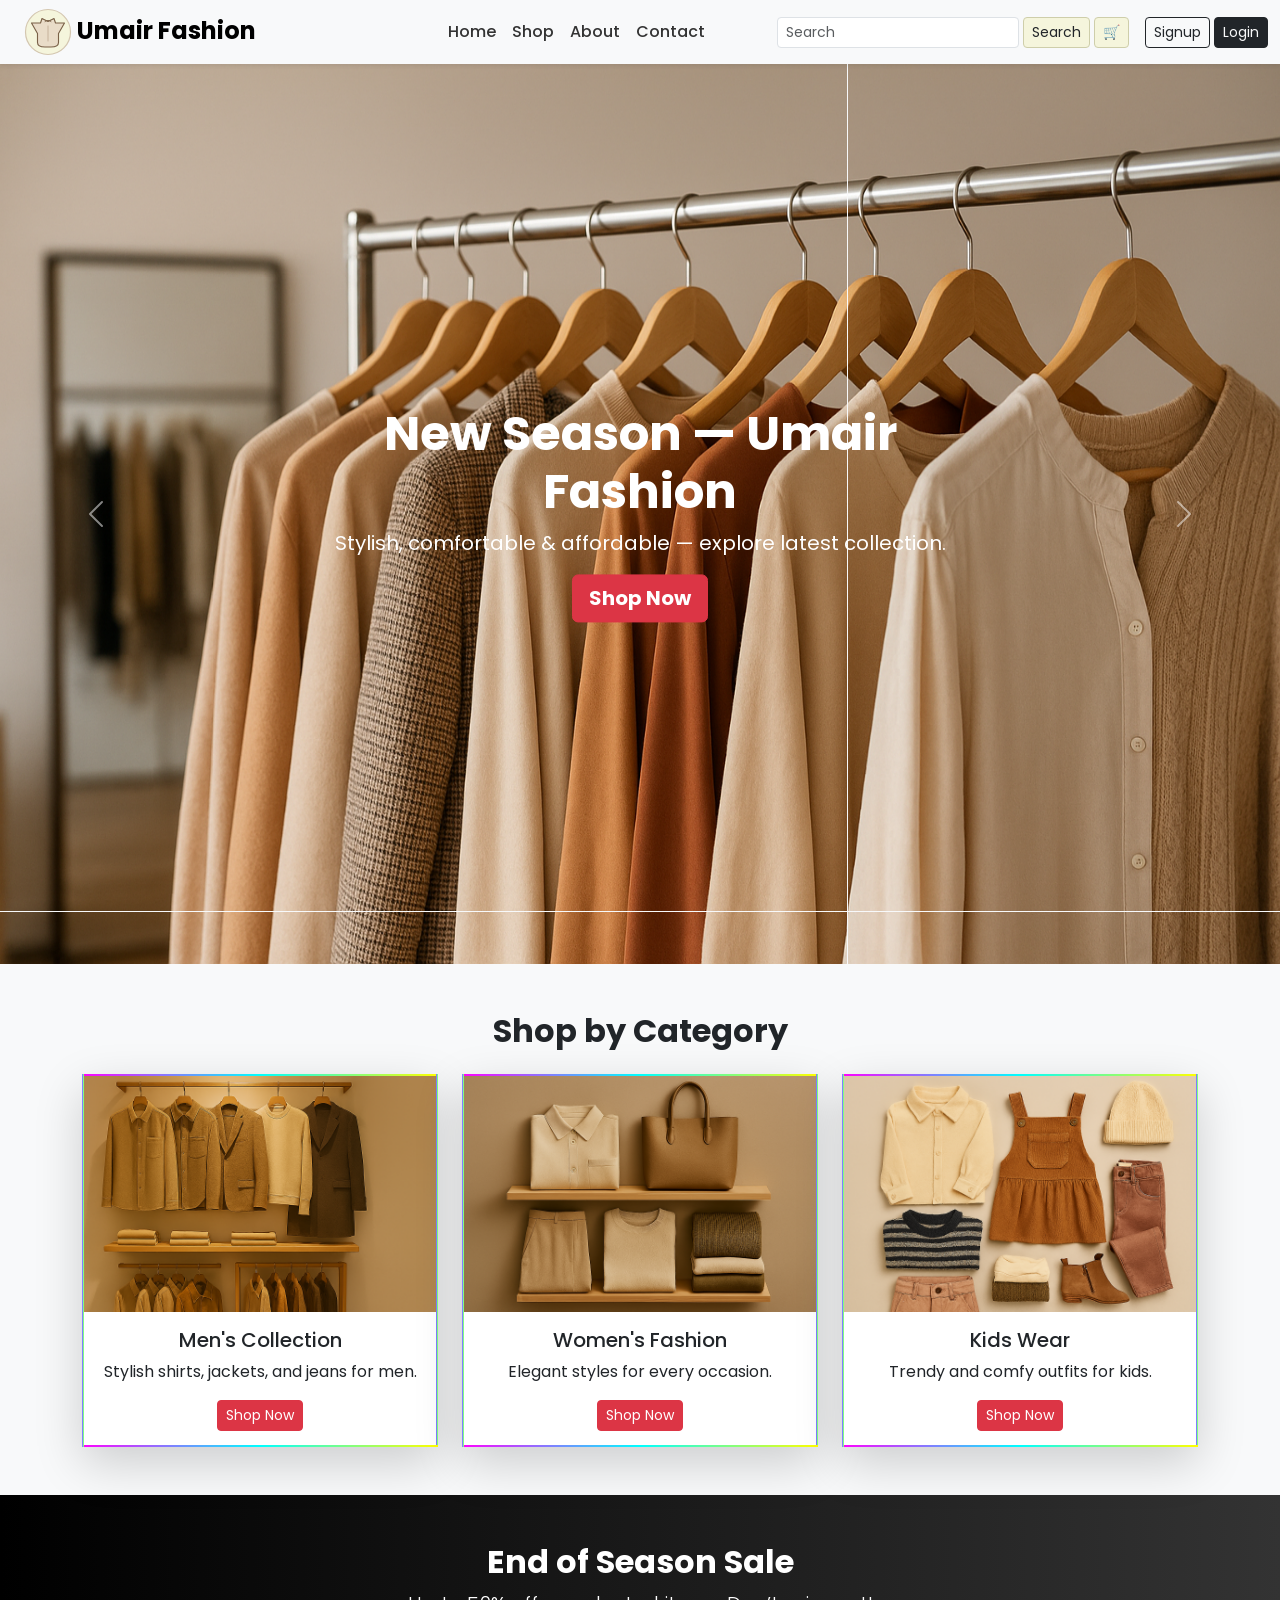
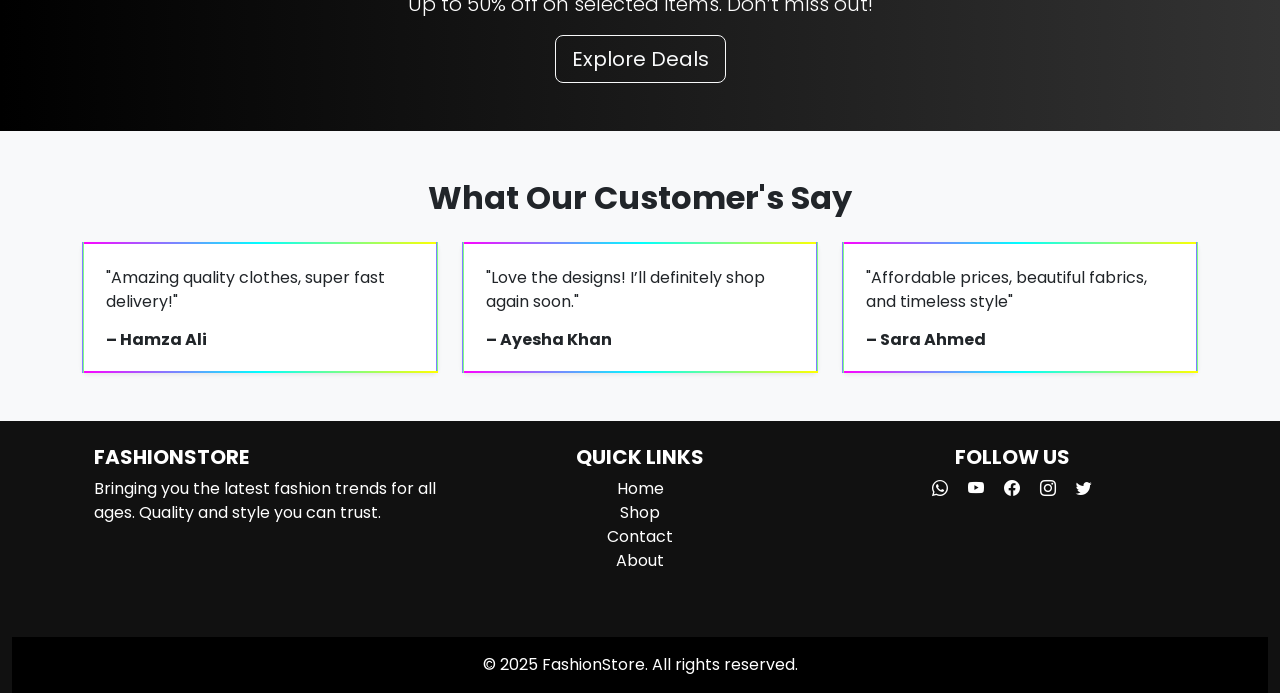
==== index.html @ a8537e38 "Your commit message here" ====
<!DOCTYPE html>
<html lang="en">

<head>
    <meta charset="UTF-8">
    <meta name="viewport" content="width=device-width, initial-scale=1.0">
    <title>E-commerce Website</title>

    <!-- Bootstrap CSS -->
    <link href="https://cdn.jsdelivr.net/npm/bootstrap@5.3.3/dist/css/bootstrap.min.css" rel="stylesheet">
    <link href="https://cdn.jsdelivr.net/npm/bootstrap-icons@1.11.1/font/bootstrap-icons.css" rel="stylesheet">
    <link href="https://fonts.googleapis.com/css2?family=Poppins:wght@300;400;500;600;700;800&display=swap"
        rel="stylesheet">
    <link rel="stylesheet" href="media.css">
    <link rel="stylesheet" href="style.css">

    <style>
        .navbar-brand {
            font-weight: bold;
            font-size: 1.5rem;
        }

        .nav-link {
            font-weight: 500;
            color: #333;
        }

        .nav-link:hover {
            color: #ff4d4d;
        }

        .search-bar {
            width: 100%;
        }

        @media (max-width: 1199px) {
            .position-relative img {
                height: 80vh !important;
                width: 100vw;
                overflow-x: hidden;
            }
        }

        @media (max-width: 992px) {
            .search-bar {
                width: 100%;
                /* margin-top: 10px; */
            }

            .bg {
                background-color: beige;
                border: 1px solid rgb(206, 206, 170) !important;
                box-shadow: 5px 5px 5px 0.9 beige;
            }

            .position-relative img {
                height: 70vh !important;
                width: 100vw;
                overflow-x: hidden;
            }
        }

        @media (max-width: 768px) {
            .search-bar {
                width: 100%;
                /* margin-top: 10px; */
            }

            .bg {
                background-color: beige;
                border: 1px solid rgb(206, 206, 170) !important;
                box-shadow: 5px 5px 5px 0.9 beige;
            }

            .position-relative img {
                height: 60vh !important;
                width: 100vw;
                overflow-x: hidden;
            }

            .dis {
                font-size: 30px;
                margin: 0px 0px 8px;
                font-weight: 800;
            }

            .le {
                font-size: 15px;
                margin: 0px 0px 16px;
                font-weight: 600;
            }

            .ch {
                font-size: 17px;
                padding: 8px 16px;
                font-weight: 700;

            }
        }


        @media (max-width: 575px) {
            .search-bar {
                width: 100%;
                /* margin-top: 10px; */
            }

            .bg {
                background-color: beige !important;
                border: 1px solid rgb(206, 206, 170) !important;
                box-shadow: 5px 5px 5px 0.9 beige;
            }

            .f {
                display: none;
            }


            .position-relative img {
                height: 50vh !important;
                width: 100vw;
                overflow-x: hidden;
            }

            .dis {
                font-size: 20px;
                margin: 0px 0px 8px;
                font-weight: 800;
            }

            .le {
                font-size: 15px;
                margin: 0px 0px 16px;
                font-weight: 600;
            }

            .ch {
                font-size: 17px;
                padding: 8px 16px;
                font-weight: 700;

            }
        }

        .s {
            background-color: beige !important;
            border: 1px solid rgb(206, 206, 170) !important;
            box-shadow: 5px 5px 5px 0.9 beige;
        }
    </style>
</head>

<body>

    <nav class="navbar navbar-expand-lg navbar-light bg-light shadow-sm sticky-top">
        <header class="container-fluid">
            <div class="container">
                <div class="row align-items-center gy-3">


                    <div class="col-6 col-sm-6 col-lg-4">
                        <a class="navbar-brand" href="#">
                            <svg xmlns="http://www.w3.org/2000/svg" width="48" height="48" viewBox="0 0 64 64"
                                role="img" aria-label="t-shirt">
                                <rect x="2" y="2" width="60" height="60" rx="30" fill="#f5f5dc" stroke="#d4c7b0"
                                    stroke-width="1.6" />

                                <path
                                    d="M10 20 L22 20 L24 14 L32 18 L40 14 L42 20 L54 20 L46 34 L46 46 C46 50 42 52 36 52 L28 52 C22 52 18 50 18 46 L18 34 Z"
                                    fill="#e9dcc8" stroke="#7a6148" stroke-width="1.5" stroke-linejoin="round" />

                                <path d="M28 18 C30 16 34 16 36 18" fill="none" stroke="#7a6148" stroke-width="1.2"
                                    stroke-linecap="round" />

                                <path d="M32 24 L32 44" stroke="#b89f86" stroke-width="0.9" stroke-linecap="round" />
                            </svg>
                            Umair Fashion</a>
                    </div>


                    <div class="col-6 col-sm-6 col-lg-4 text-end">
                        <button class="navbar-toggler" type="button" data-bs-toggle="collapse"
                            data-bs-target="#mainMenu">
                            <span class="navbar-toggler-icon"></span>
                        </button>

                        <div class="collapse navbar-collapse justify-content-center" id="mainMenu">
                            <ul class="navbar-nav mx-auto text-center bg">
                                <li class="nav-item"><a class="nav-link  bg " href="./index.html">Home</a></li>
                                <li class="nav-item"><a class="nav-link bg " href="#">Shop</a></li>
                                <li class="nav-item"><a class="nav-link bg " href="#">About</a></li>
                                <li class="nav-item"><a class="nav-link bg" href="#">Contact</a></li>
                            </ul>
                        </div>
                    </div>


                    <div
                        class="col-12 col-sm-12 col-lg-4 text-lg-end  d-flex align-items-center justify-content-center">
                        <form class="d-flex align-items-center gap-1 ">
                            <input class="form-control form-control-sm me-0  search-bar" type="search"
                                placeholder="Search">
                            <a href="#" class="btn border  bg-light s  btn-sm">Search</a>
                            <a href="#" class="btn border s f btn-sm">🛒</a>
                        </form>
                        <div class="d-flex d-lg-none  gap-1">
                            <a href="./signup/signup.html"><button
                                    class="btn btn-outline-dark btn-sm ms-1 ">Signup</button></a>
                            <a href="./login/login.html"><button
                                    class="btn btn-dark btn-sm text-light">Login</button></a>
                        </div>
                    </div>

                </div>
            </div>
            <div class="d-flex d-none d-lg-flex gap-1">
                <a href="./signup/signup.html"><button class="btn btn-outline-dark btn-sm ms-1">Signup</button></a>
                <a href="./login/login.html"><button class="btn btn-dark btn-sm text-light">Login</button></a>
            </div>
        </header>
    </nav>

    <section class=" bg-light ">
        <div class="">
            <div class="row align-items-center">
                <div class="col-lg-12 text-center position-relative">
                    <div id="carouselExample" class="carousel slide carousel-fade" data-bs-ride="carousel"
                        data-bs-interval="2000">
                        <div class="carousel-inner">
                            <div class="carousel-item active">
                                <img src="./images/Boutique Clothing Rack Display.png" class="d-block w-100" alt="...">
                            </div>
                            <div class="carousel-item">
                                <img src="./images/Copilot_20251107_200600.png" class="d-block w-100" alt="...">
                            </div>
                            <div class="carousel-item">
                                <img src="./images/WhatsApp Image 2025-11-07 at 20.23.42_a15e9fb0.jpg"
                                    class="d-block w-100" alt="...">
                            </div>
                            <div class="carousel-item">
                                <img src="./images/WhatsApp Image 2025-11-07 at 20.37.52_b3b05a3e.jpg"
                                    class="d-block w-100" alt="...">
                            </div>
                            <div class="carousel-item">
                                <img src="./images/WhatsApp Image 2025-11-07 at 20.43.04_41c62443.jpg"
                                    class="d-block w-100" alt="...">
                            </div>
                            <div class="carousel-item">
                                <img src="./images/WhatsApp Image 2025-11-07 at 20.39.49_ec041622.jpg"
                                    class="d-block w-100" alt="...">
                            </div>
                        </div>
                        <button class="carousel-control-prev" type="button" data-bs-target="#carouselExample"
                            data-bs-slide="prev">
                            <span class="carousel-control-prev-icon" aria-hidden="true"></span>
                            <span class="visually-hidden">Previous</span>
                        </button>
                        <button class="carousel-control-next" type="button" data-bs-target="#carouselExample"
                            data-bs-slide="next">
                            <span class="carousel-control-next-icon" aria-hidden="true"></span>
                            <span class="visually-hidden">Next</span>
                        </button>
                    </div>
                    <div class="position-absolute">
                        <h1 class="dis">New Season — Umair Fashion</h1>
                        <p class="le">Stylish, comfortable & affordable — explore latest collection.</p>
                        <a href="./signup/signup.html" class="btn btn-danger ch">Shop Now</a>
                    </div>
                </div>
            </div>
        </div>
    </section>
    <!--  Categories Section -->
    <section class="py-5 bg-light ">
        <div class="container text-center">
            <h2 class="fw-bold mb-4">Shop by Category</h2>
            <div class="row g-4">
                <div class="col-lg-4 col-md-6 col-12">
                    <div class="card car border-0 shadow-lg">
                        <img src="./images/Copilot_20251108_212016.png" class="card-img-top" alt="Men">
                        <div class="card-body">
                            <h5 class="card-title">Men's Collection</h5>
                            <p class="card-text">Stylish shirts, jackets, and jeans for men.</p>
                            <a href="./signup/signup.html" class="btn btn-danger btn-sm">Shop Now</a>
                        </div>
                        <span class="top"></span>
                        <span class="right"></span>
                        <span class="bottom"></span>
                        <span class="left"></span>
                    </div>
                </div>
                <div class="col-lg-4 col-md-6 col-12">
                    <div class="card car border-0 shadow-lg">
                        <img src="./images/Copilot_20251108_213049.png" class="card-img-top" alt="Women">
                        <div class="card-body">
                            <h5 class="card-title">Women's Fashion</h5>
                            <p class="card-text">Elegant styles for every occasion.</p>
                            <a href="./signup/signup.html" class="btn btn-danger btn-sm">Shop Now</a>
                        </div>
                        <span class="top"></span>
                        <span class="right"></span>
                        <span class="bottom"></span>
                        <span class="left"></span>
                    </div>
                </div>
                <div class="col-lg-4 col-md-6 col-12">
                    <div class="card car border-0 shadow-lg">
                        <img src="./images/Copilot_20251108_213929.png" class="card-img-top" alt="Kids">
                        <div class="card-body">
                            <h5 class="card-title">Kids Wear</h5>
                            <p class="card-text">Trendy and comfy outfits for kids.</p>
                            <a href="./signup/signup.html" class="btn btn-danger btn-sm">Shop Now</a>
                        </div>
                        <span class="top"></span>
                        <span class="right"></span>
                        <span class="bottom"></span>
                        <span class="left"></span>
                    </div>
                </div>
            </div>
        </div>
    </section>

    <!-- season  -->
    <section class="py-5 text-center text-white" style="background: linear-gradient(to right, #000, #333);">
        <div class="container">
            <h2 class="fw-bold">End of Season Sale</h2>
            <p class="lead">Up to 50% off on selected items. Don’t miss out!</p>
            <a href="./signup/signup.html" class="btn btn-outline-light btn-lg">Explore Deals</a>
        </div>
    </section>

    <!-- Comments -->
    <section class="py-5 bg-light text-md-start text-center">
        <div class="container">
            <h2 class="text-center fw-bold mb-4">What Our Customer's Say</h2>
            <div class="row g-4">
                <div class="col-md-4">
                    <div class="p-4 shadow-sm bg-white rounded car">
                        <p>"Amazing quality clothes, super fast delivery!"</p>
                        <h6 class="fw-bold mb-0">– Hamza Ali</h6>
                        <span class="top"></span>
                        <span class="right"></span>
                        <span class="bottom"></span>
                        <span class="left"></span>
                    </div>
                </div>
                <div class="col-md-4">
                    <div class="p-4 shadow-sm bg-white rounded car">
                        <p>"Love the designs! I’ll definitely shop again soon."</p>
                        <h6 class="fw-bold mb-0">– Ayesha Khan</h6>
                        <span class="top"></span>
                        <span class="right"></span>
                        <span class="bottom"></span>
                        <span class="left"></span>
                    </div>
                </div>
                <div class="col-md-4">
                    <div class="p-4 shadow-sm bg-white rounded car">
                        <p>"Affordable prices, beautiful fabrics, and timeless style"</p>
                        <h6 class="fw-bold mb-0">– Sara Ahmed</h6>
                        <span class="top"></span>
                        <span class="right"></span>
                        <span class="bottom"></span>
                        <span class="left"></span>
                    </div>
                </div>
            </div>
        </div>
    </section>

    <!-- Footer -->
    <footer class="text-white container-fluid text-center text-lg-start" style="background: #111;">
        <div class="container p-4">
            <div class="row">
                <div class="col-lg-4 col-md-6 mb-4">
                    <h5 class="text-uppercase fw-bold">FashionStore</h5>
                    <p>Bringing you the latest fashion trends for all ages. Quality and style you can trust.</p>
                </div>
                <div class="col-lg-4 col-md-6 mb-4">
                    <h5 class="text-uppercase fw-bold text-lg-center ">Quick Links</h5>
                    <ul class="list-unstyled text-lg-center">
                        <li><a href="#" class="text-white text-decoration-none">Home</a></li>
                        <li><a href="#" class="text-white text-decoration-none">Shop</a></li>
                        <li><a href="#" class="text-white text-decoration-none">Contact</a></li>
                        <li><a href="#" class="text-white text-decoration-none">About</a></li>
                    </ul>
                </div>
                <div class="col-lg-4 col-md-12 mb-4 text-lg-center ">
                    <h5 class="text-uppercase fw-bold">Follow Us</h5>
                    <a href="https://wa.me/923439693468" class="text-white me-3"><i class="bi bi-whatsapp"></i></a>
                    <a href="https:\\www.youtube.com" class="text-white me-3"><i class="bi bi-youtube"></i></a>
                    <a href="https:\\www.facebook.com" class="text-white me-3"><i class="bi bi-facebook"></i></a>
                    <a href="https:\\www.instagram.com" class="text-white me-3"><i class="bi bi-instagram"></i></a>
                    <a href="https:\\www.twitter.com" class="text-white "><i class="bi bi-twitter"></i></a>
                </div>
            </div>
        </div>
        <div class="text-center py-3" style="background: #000;">
            © 2025 FashionStore. All rights reserved.
        </div>
    </footer>



    <script src="https://cdn.jsdelivr.net/npm/bootstrap@5.3.3/dist/js/bootstrap.bundle.min.js"></script>

</body>

</html>
---- media.css ----
@media only screen and (min-width:200) and (max-width: 575px) {
     .search-bar {
         width: 100%;
         /* margin-top: 10px; */
     }

     .bg {
         background-color: beige !important;
         border: 1px solid rgb(206, 206, 170) !important;
         box-shadow: 5px 5px 5px 0.9 beige;
     }



     .position-relative img {
         height: 50vh !important;
         width: 100vw;
         overflow-x: hidden;
     }

     .dis {
         font-size: 20px;
         margin: 0px 0px 8px;
         font-weight: 800;
     }

     .le {
         font-size: 15px;
         margin: 0px 0px 16px;
         font-weight: 600;
     }

     .ch {
         font-size: 17px;
         padding: 8px 16px;
         font-weight: 700;

     }
 }

 @media only screen and (min-width:576) and (max-width: 768px) {
     .search-bar {
         width: 100%;
         /* margin-top: 10px; */
     }

     .bg {
         background-color: beige;
         border: 1px solid rgb(206, 206, 170) !important;
         box-shadow: 5px 5px 5px 0.9 beige;
     }

     .position-relative img {
         height: 60vh !important;
         width: 100vw;
         overflow-x: hidden;
     }

     .dis {
         font-size: 30px;
         margin: 0px 0px 8px;
         font-weight: 800;
     }

     .le {
         font-size: 15px;
         margin: 0px 0px 16px;
         font-weight: 600;
     }

     .ch {
         font-size: 17px;
         padding: 8px 16px;
         font-weight: 700;

     }
 }

 @media only screen and (min-width:769) and (max-width: 992px) {
     .search-bar {
         width: 100%;
         /* margin-top: 10px; */
     }

     .bg {
         background-color: beige;
         border: 1px solid rgb(206, 206, 170) !important;
         box-shadow: 5px 5px 5px 0.9 beige;
     }

     .position-relative img {
         height: 70vh !important;
         width: 100vw;
         overflow-x: hidden;
     }

     .dis {
         font-size: 30px;
     }

     .le {
         font-size: 18px;
     }

     .ch {
         font-size: 20px;
     }
 }



 @media only screen and (min-width:993) and (max-width: 1199px) {
     .position-relative img {
         height: 80vh !important;
         width: 100vw;
         overflow-x: hidden;
     }

     .dis {
         font-size: 40px;
     }

     .le {
         font-size: 20px;
     }

     .ch {
         font-size: 22px;
     }
 }
---- style.css ----
*{
 font-family: 'Poppins', sans-serif;
}
.position-absolute{
   position: absolute !important;
   top: 50%;      
  left: 50%;     
  transform: translate(-50%, -50%); 
  text-align: center;
  color: white;   
 padding: 20px;
  border-radius: 10px;
    z-index: 100;
}
.position-relative{
position: relative !important;
}
.position-relative img{
    height: 100vh;
    width: 100vw;
    overflow-x: hidden;
}
.dis{
    font-size: 48px;
    /* line-height: 1.2rem; */
    margin: 0px 0px 8px;
    font-weight: 700;
}
.le{
    font-size: 20px;
    margin: 0px 0px 16px;
    font-weight: 400;
    
}
.ch{
    font-size: 20px;
    padding: 8px 16px;
    font-weight: 700;
    
}
.card-img-top{
/* height: 250px; */
/* object-fit: cover; */
}
.car{
    position: relative;
}
.car span{
    position: absolute;
}
.top{
     position: absolute;
    top: 0;
    left: 0;
    width: 0;
    height: 2px;
  background: linear-gradient(to right, #ff00ff, #00ffff, #ffff00);
    animation: topline 1s forwards 0s infinite;
}
@keyframes topline{
    0%{
        width: 0%;
    }
    100%{
        width:100%;
    }
}
.right{
     position: absolute;
    top: 0;
    right: 0;
    width: 2px;
    height: 0;
    background: linear-gradient(to right, #ff00ff, #00ffff, #ffff00);
    animation: rightline 1s forwards 0s infinite;
}
@keyframes rightline{
    0%{
        height: 0%;
    }
    100%{
        height:100%;
    }
}.bottom{
     position: absolute;
    bottom: 0;
    right: 0;
    width: 0;
    height: 2px;
   background: linear-gradient(to right, #ff00ff, #00ffff, #ffff00);
    animation: bottomline 1s forwards 0s infinite;
}
@keyframes bottomline{
    0%{
        width: 0%;
    }
    100%{
        width:100%;
    }
}.left{
     position: absolute;
    bottom: 0;
    left: 0;
    width: 2px;
    height: 0;
   background: linear-gradient(to right, #ff00ff, #00ffff, #ffff00);
    animation: leftline 1s forwards 0s infinite;
}
@keyframes leftline{
    0%{
        height: 0%;
    }
    100%{
        height:100%;
    }
}
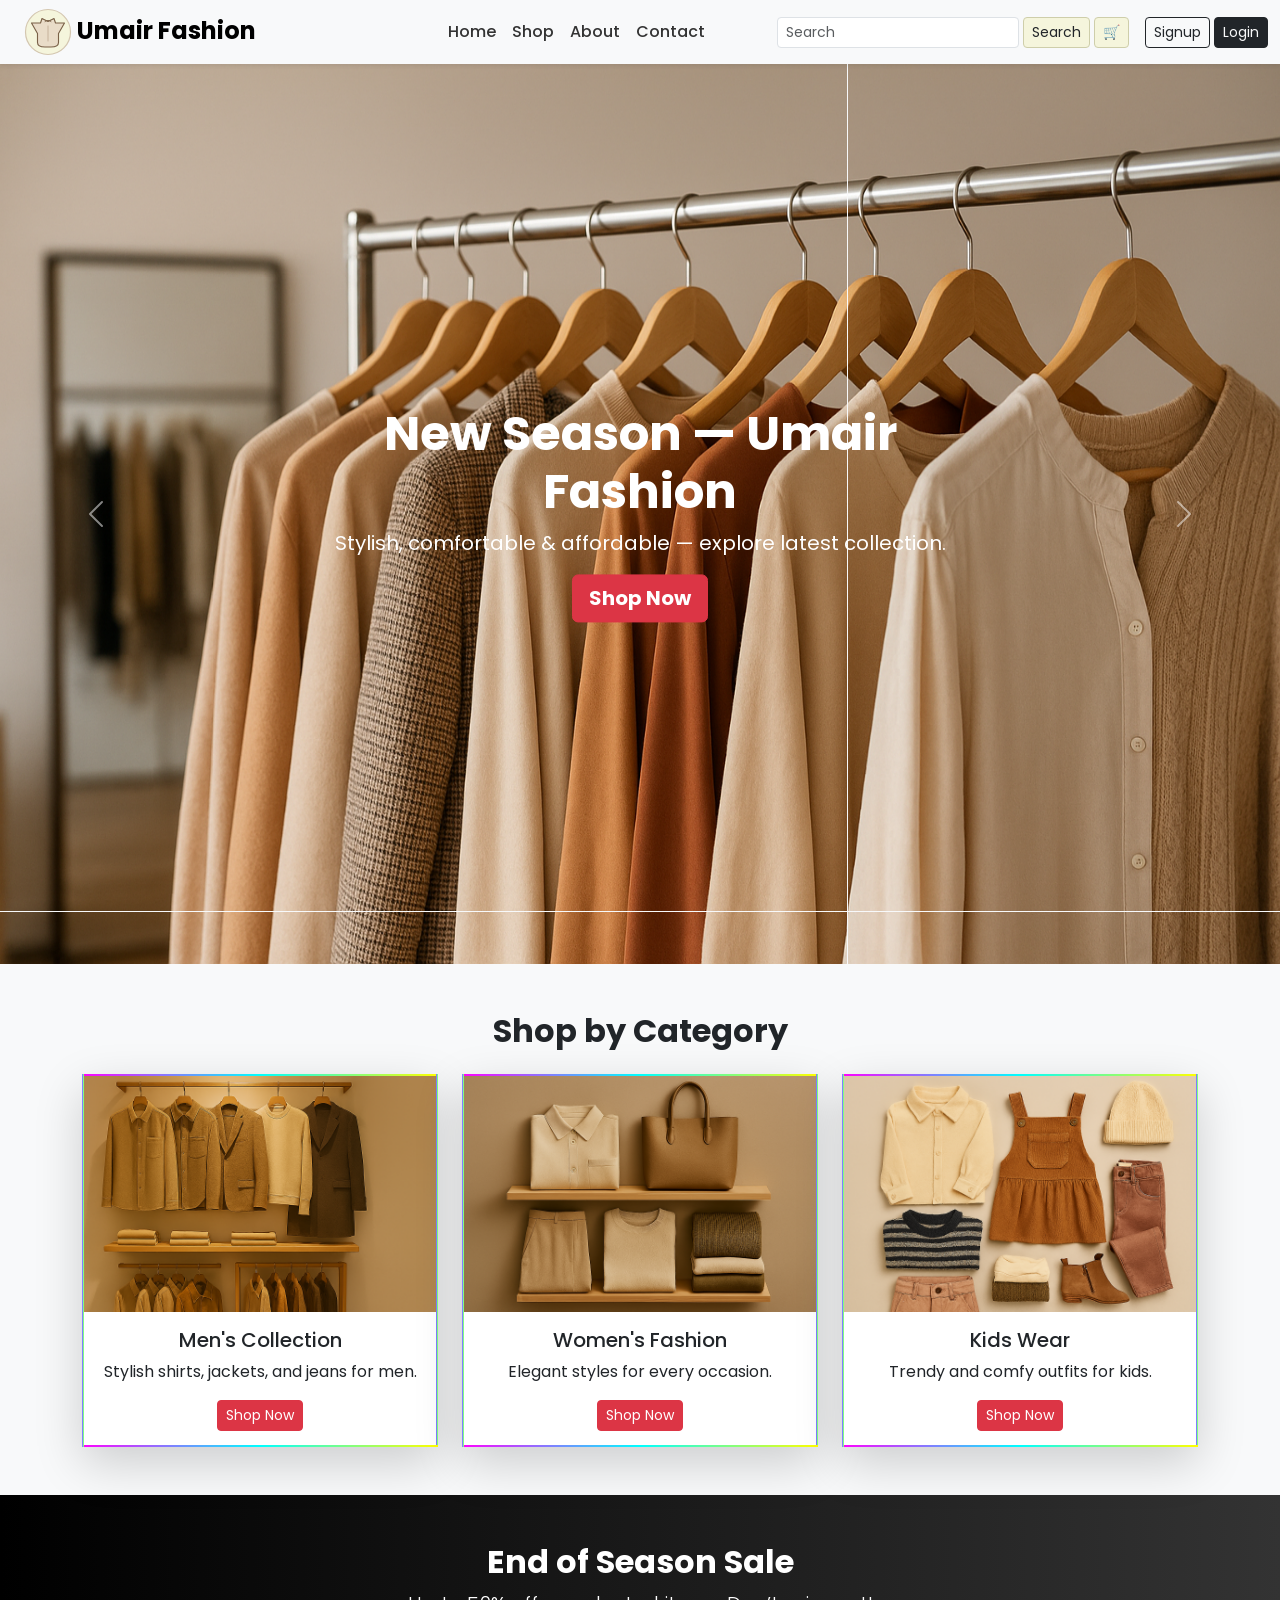
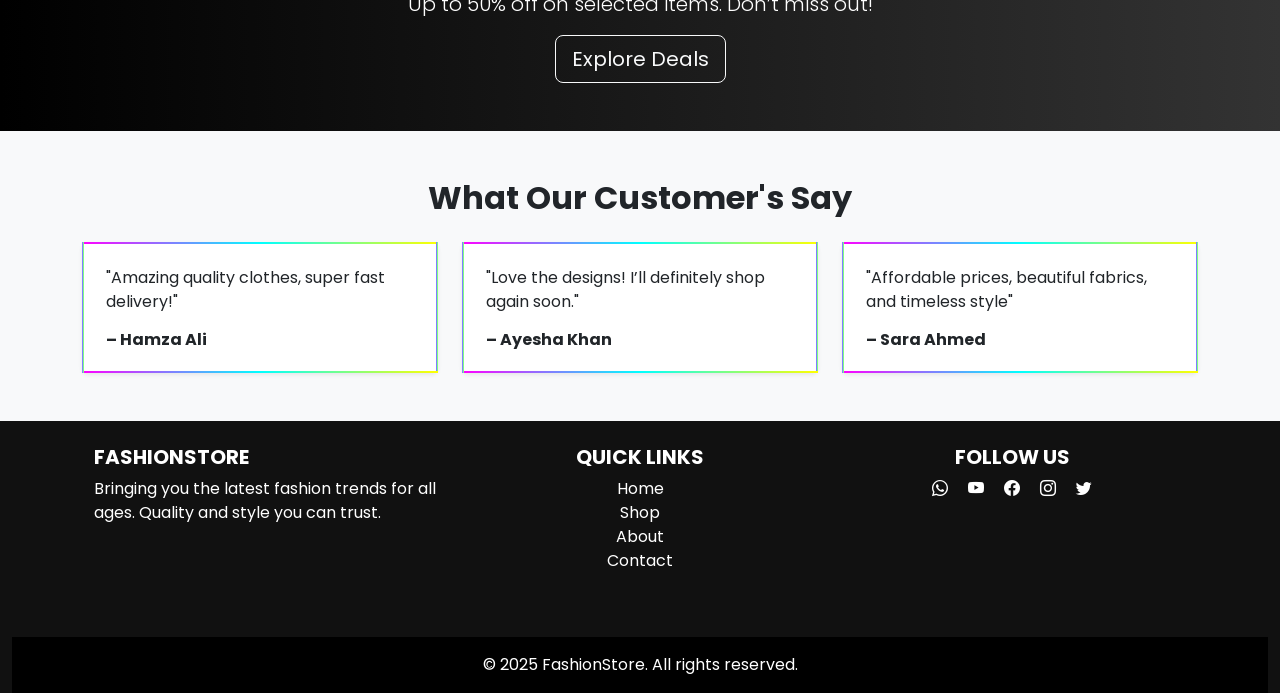
==== commit e0084754: "first commit" ====
--- a/index.html
+++ b/index.html
@@ -382,8 +382,8 @@
                     <ul class="list-unstyled text-lg-center">
                         <li><a href="#" class="text-white text-decoration-none">Home</a></li>
                         <li><a href="#" class="text-white text-decoration-none">Shop</a></li>
+                        <li><a href="#" class="text-white text-decoration-none">About</a></li>
                         <li><a href="#" class="text-white text-decoration-none">Contact</a></li>
-                        <li><a href="#" class="text-white text-decoration-none">About</a></li>
                     </ul>
                 </div>
                 <div class="col-lg-4 col-md-12 mb-4 text-lg-center ">
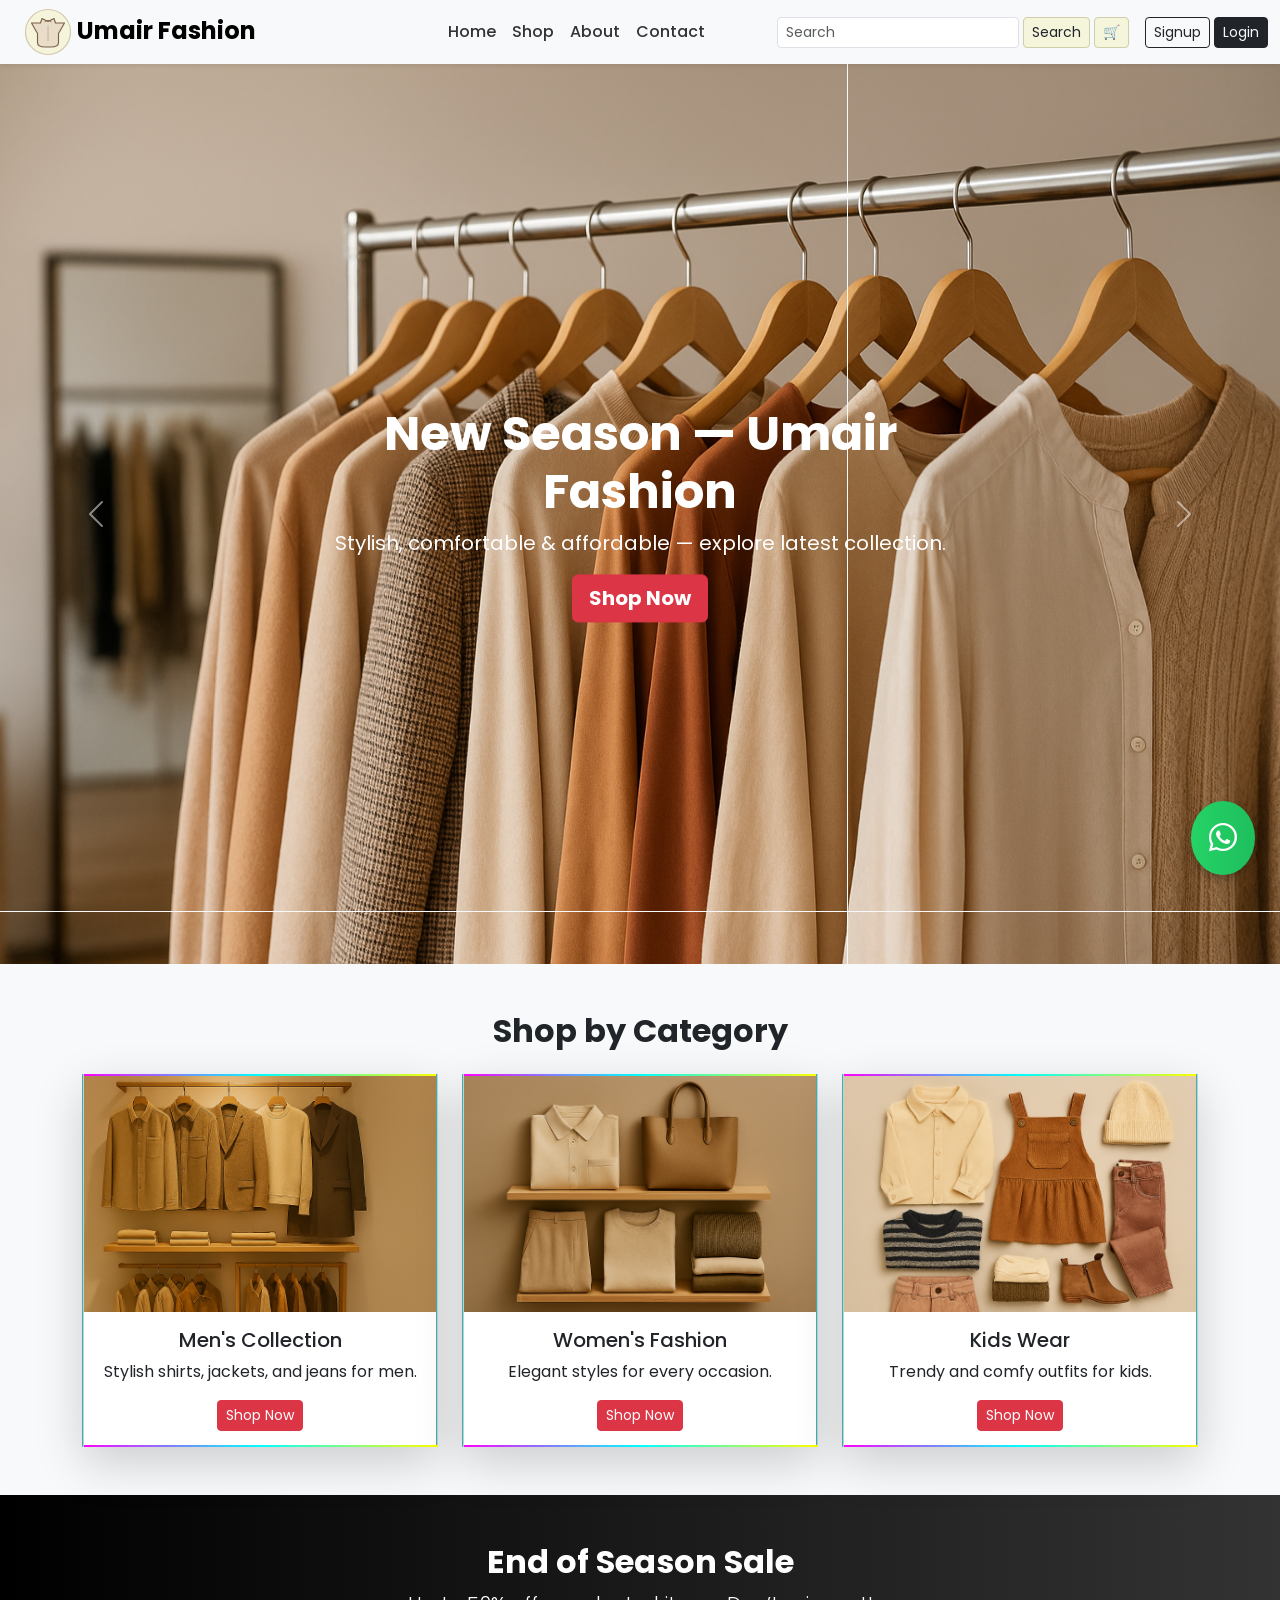
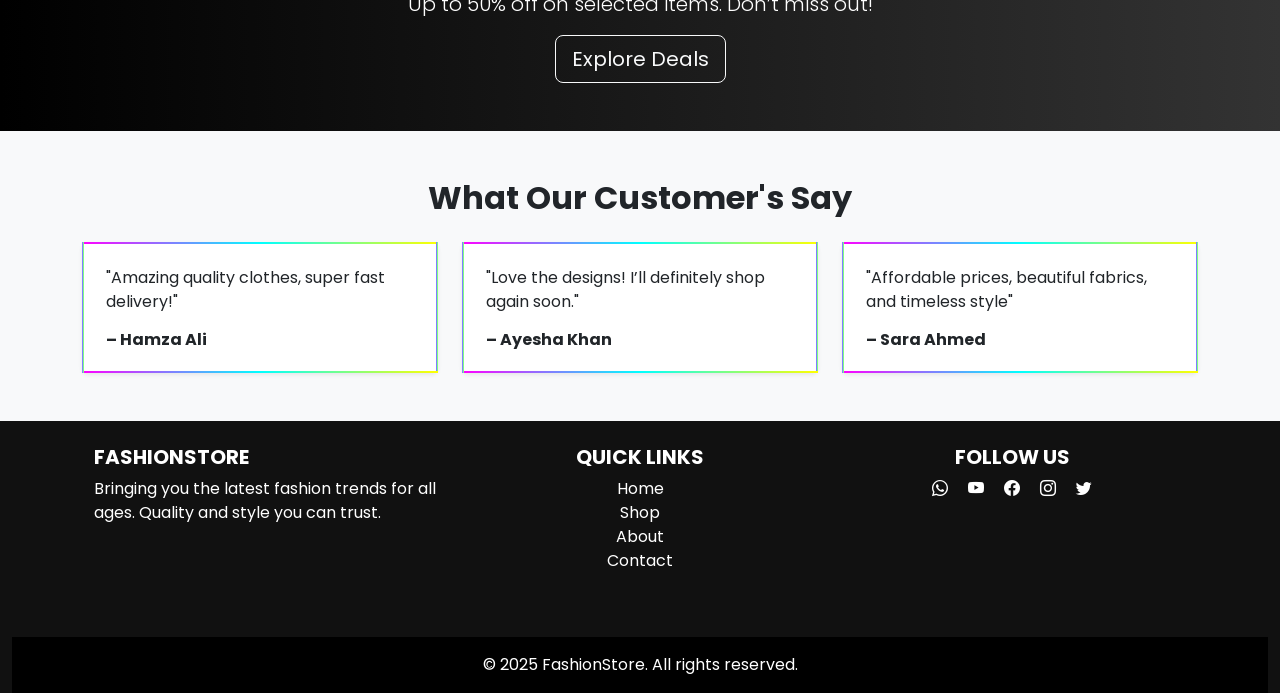
==== commit b7ebb49a: "first commit" ====
--- a/index.html
+++ b/index.html
@@ -146,6 +146,42 @@
             background-color: beige !important;
             border: 1px solid rgb(206, 206, 170) !important;
             box-shadow: 5px 5px 5px 0.9 beige;
+        }
+
+        .whatsapp-btn {
+            position: fixed;
+            bottom: 25px;
+            right: 25px;
+            background: linear-gradient(to right, #25D366, #1ebe5d);
+            color: white;
+            font-size: 28px;
+            padding: 16px 18px;
+            border-radius: 50%;
+            box-shadow: 0 4px 10px rgba(0, 0, 0, 0.3);
+            z-index: 9999;
+            transition: all 0.3s ease;
+            animation: pulse 2s infinite;
+        }
+
+        .whatsapp-btn:hover {
+            transform: scale(1.1);
+            box-shadow: 0 0 15px #25D366;
+            background: linear-gradient(to right, #1ebe5d, #25D366);
+            color: #fff;
+        }
+
+        @keyframes pulse {
+            0% {
+                box-shadow: 0 0 0 0 rgba(37, 211, 102, 0.5);
+            }
+
+            70% {
+                box-shadow: 0 0 0 15px rgba(37, 211, 102, 0);
+            }
+
+            100% {
+                box-shadow: 0 0 0 0 rgba(37, 211, 102, 0);
+            }
         }
     </style>
 </head>
@@ -400,6 +436,9 @@
             © 2025 FashionStore. All rights reserved.
         </div>
     </footer>
+    <a href="https://wa.me/923439693468" target="_blank" class="whatsapp-btn">
+        <i class="bi bi-whatsapp"></i>
+    </a>
 
 
 
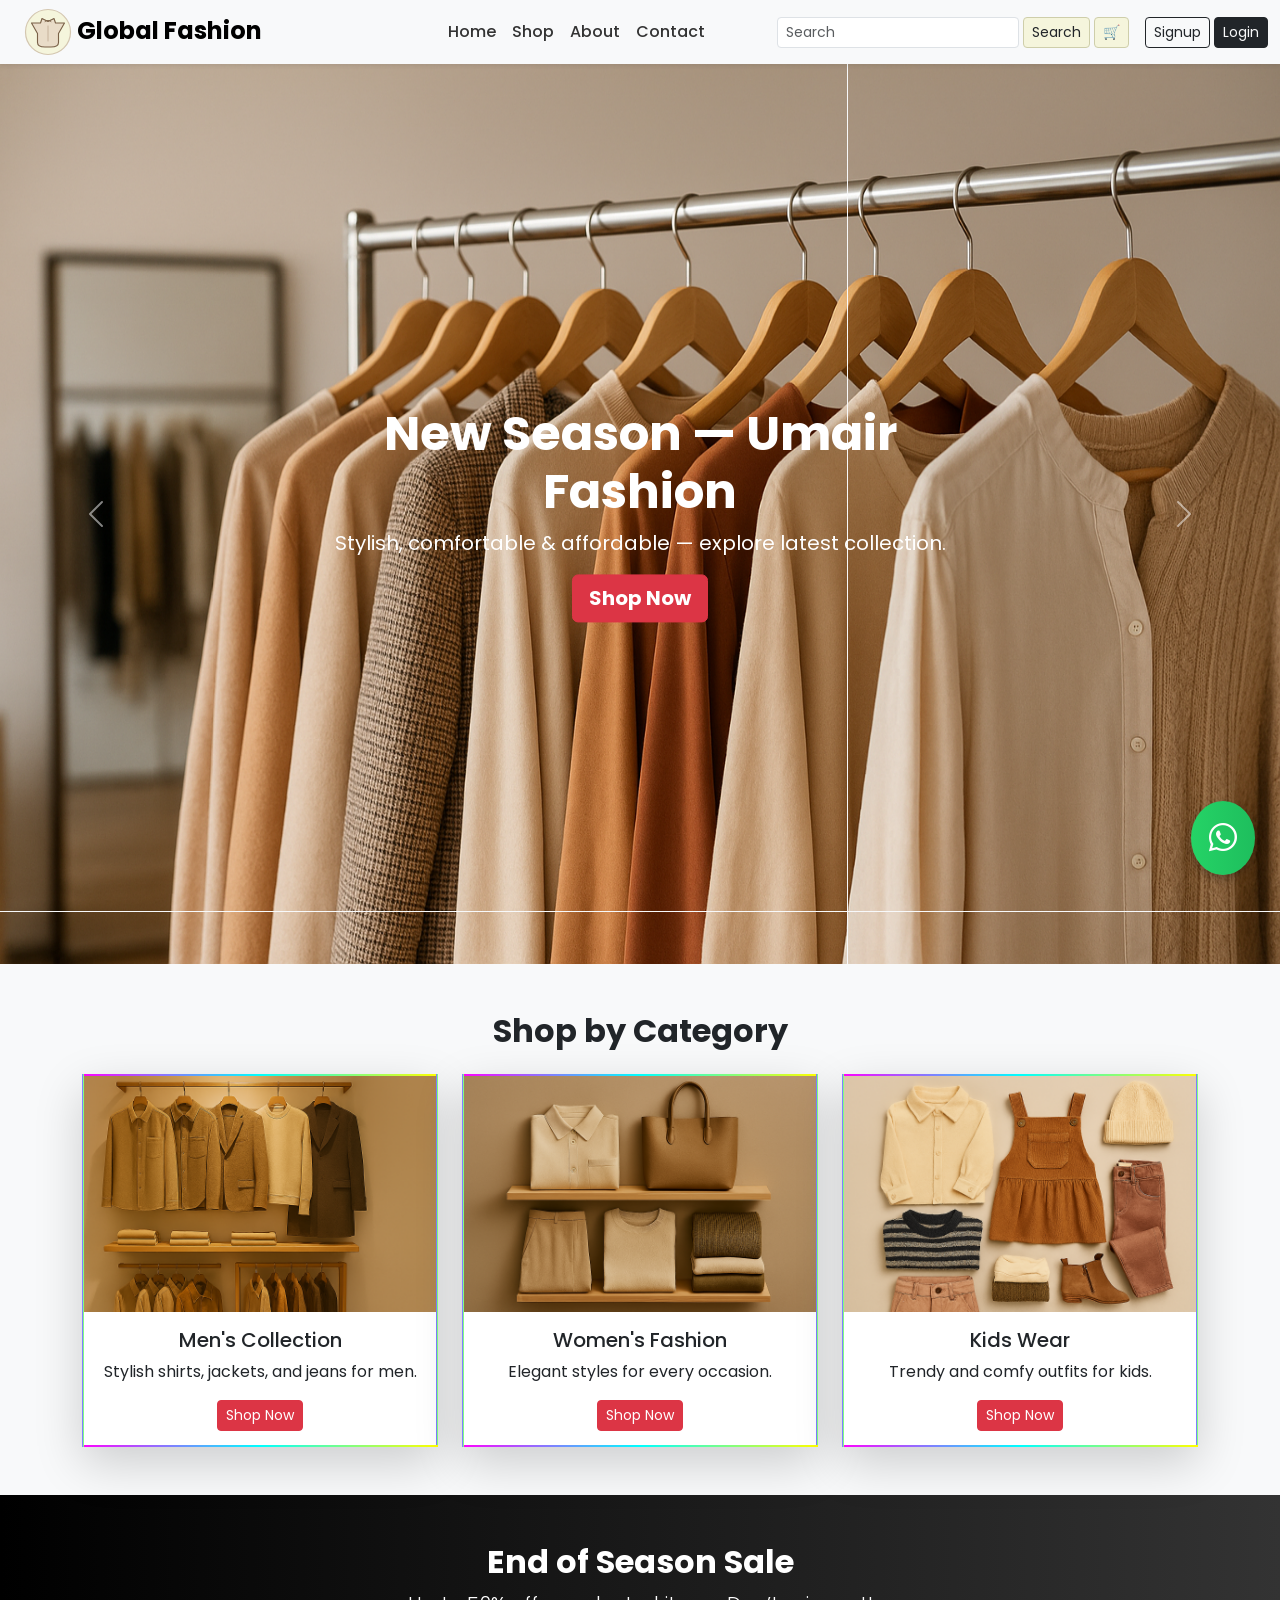
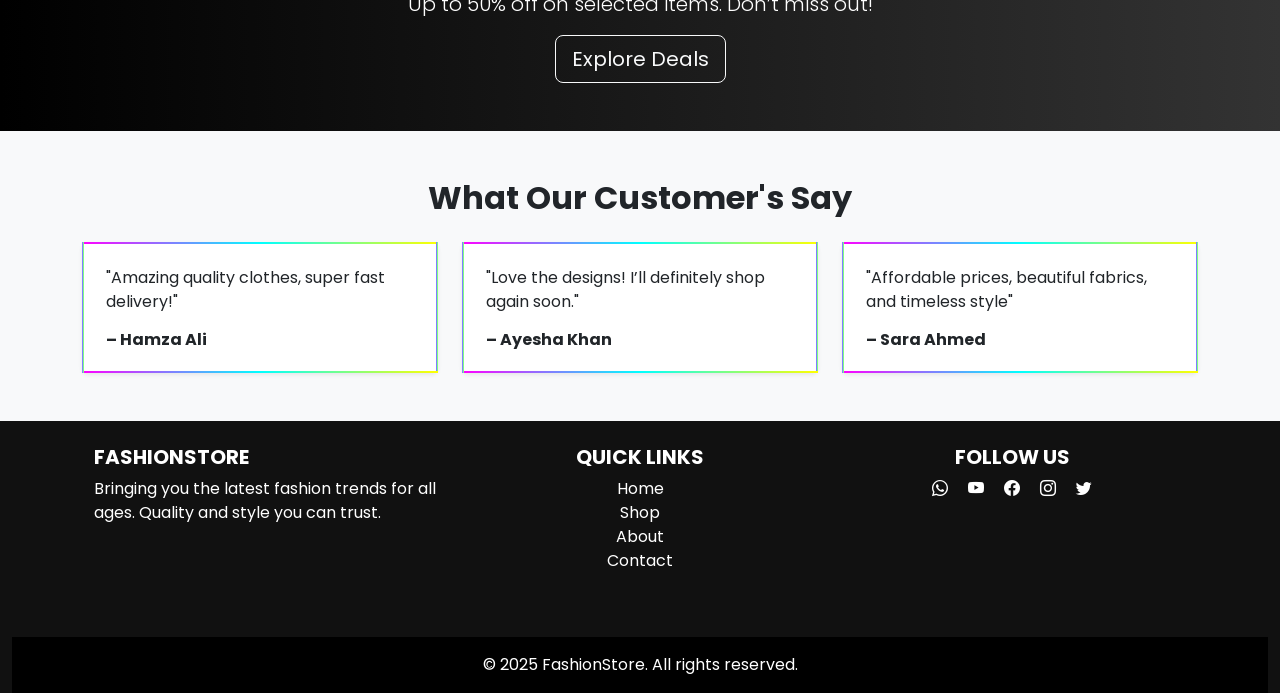
==== commit 09fd3e86: "first commit" ====
--- a/index.html
+++ b/index.html
@@ -210,7 +210,7 @@
 
                                 <path d="M32 24 L32 44" stroke="#b89f86" stroke-width="0.9" stroke-linecap="round" />
                             </svg>
-                            Umair Fashion</a>
+                            Global Fashion</a>
                     </div>
 
 
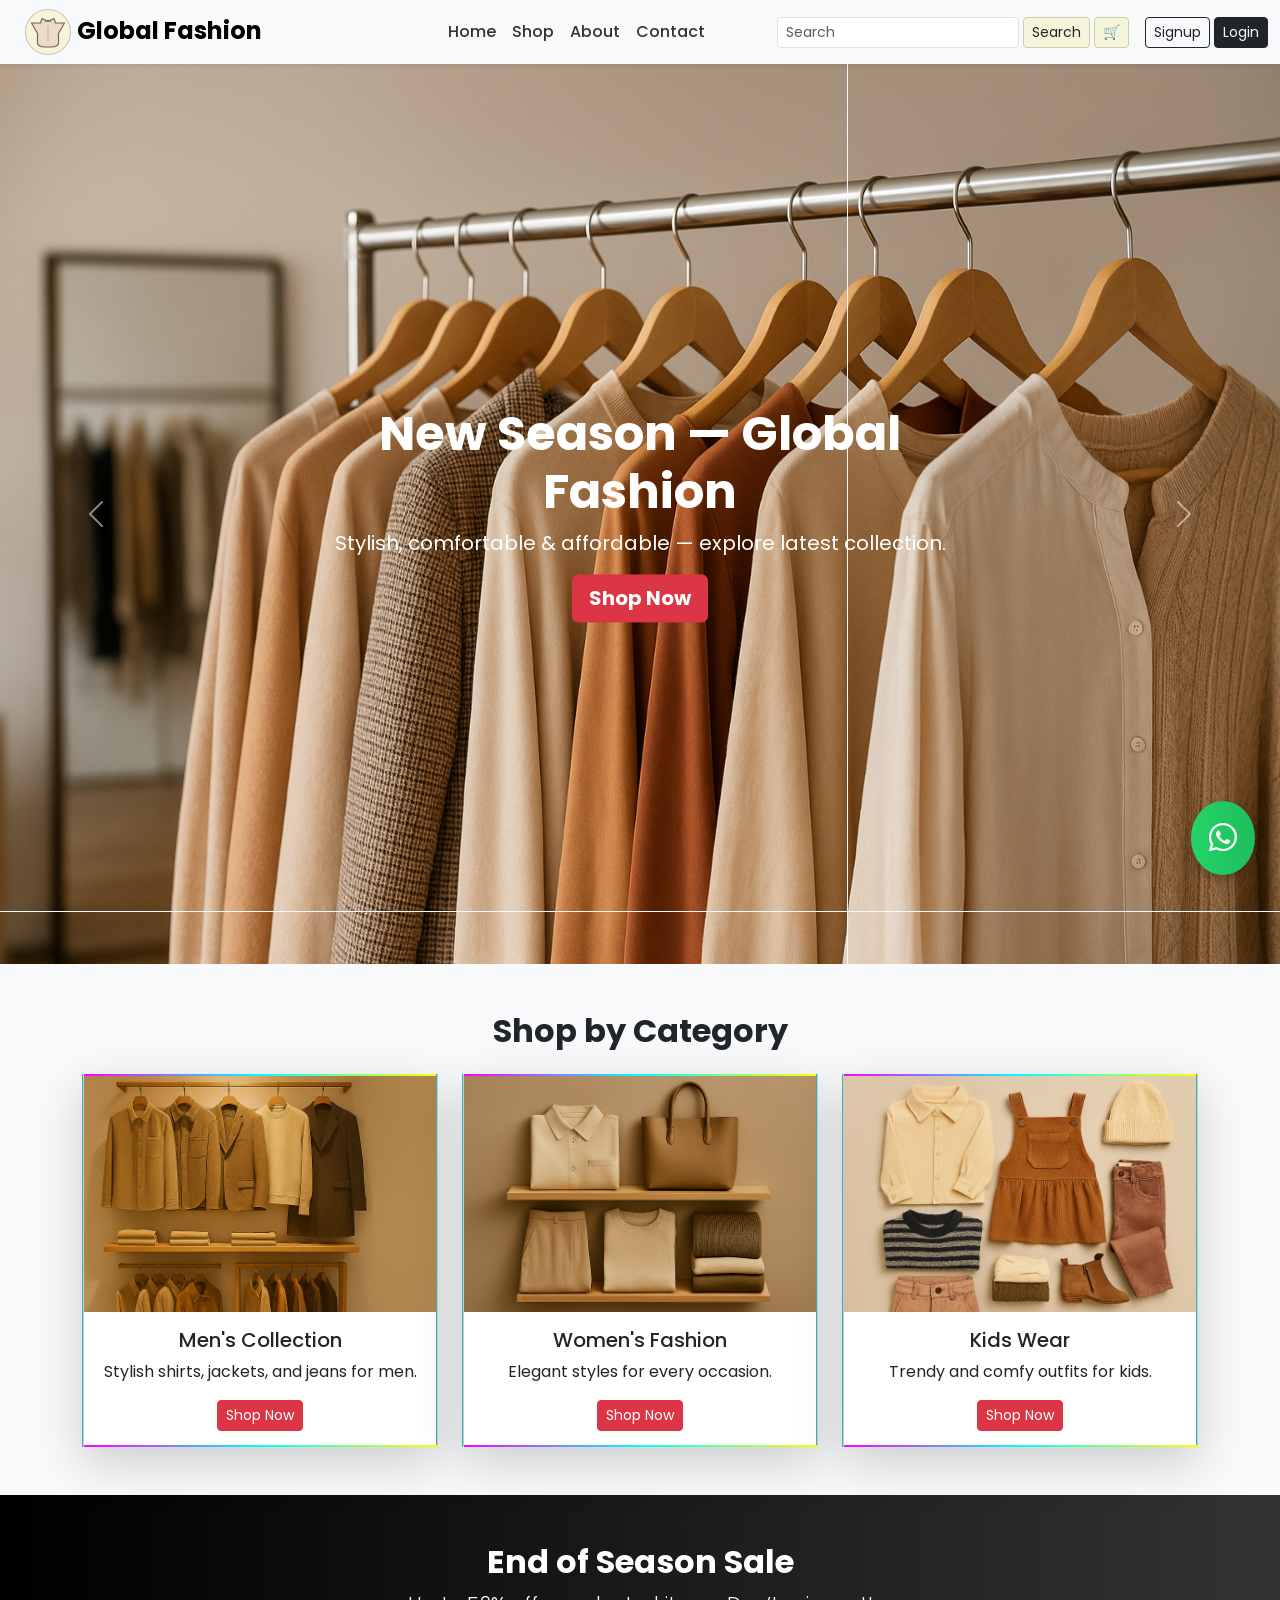
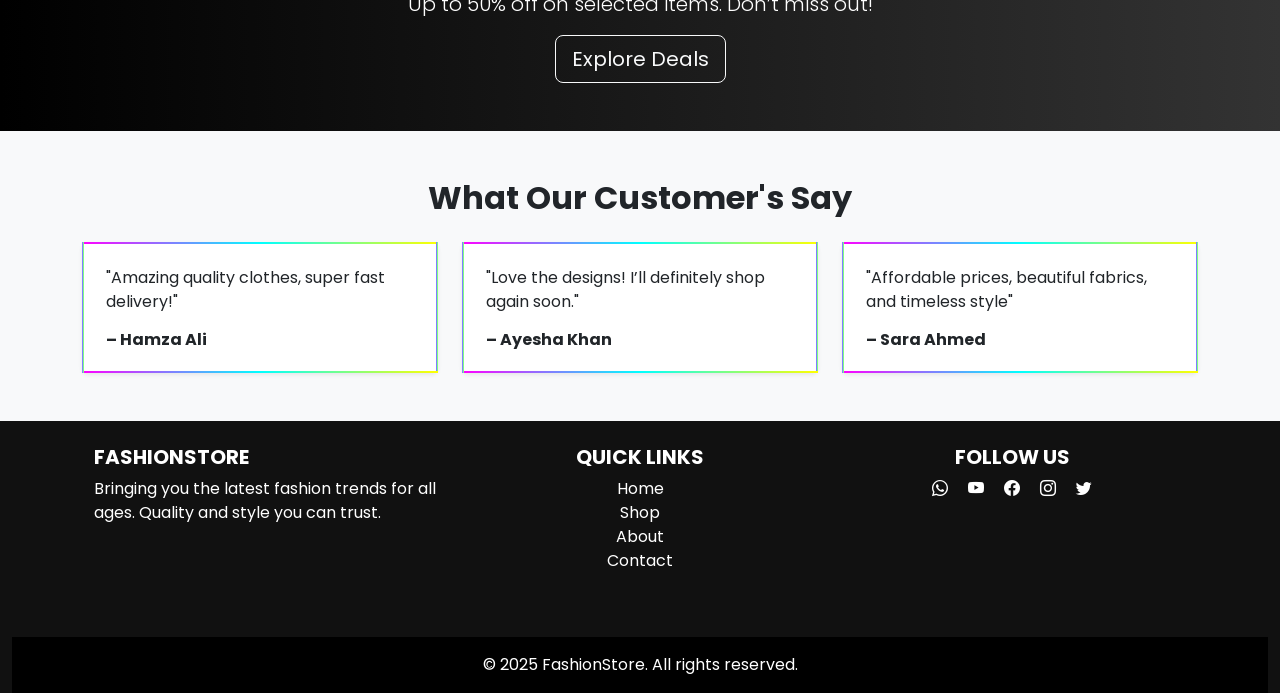
==== commit 86169efd: "first commit" ====
--- a/index.html
+++ b/index.html
@@ -298,7 +298,7 @@
                         </button>
                     </div>
                     <div class="position-absolute">
-                        <h1 class="dis">New Season — Umair Fashion</h1>
+                        <h1 class="dis">New Season — Global Fashion</h1>
                         <p class="le">Stylish, comfortable & affordable — explore latest collection.</p>
                         <a href="./signup/signup.html" class="btn btn-danger ch">Shop Now</a>
                     </div>
